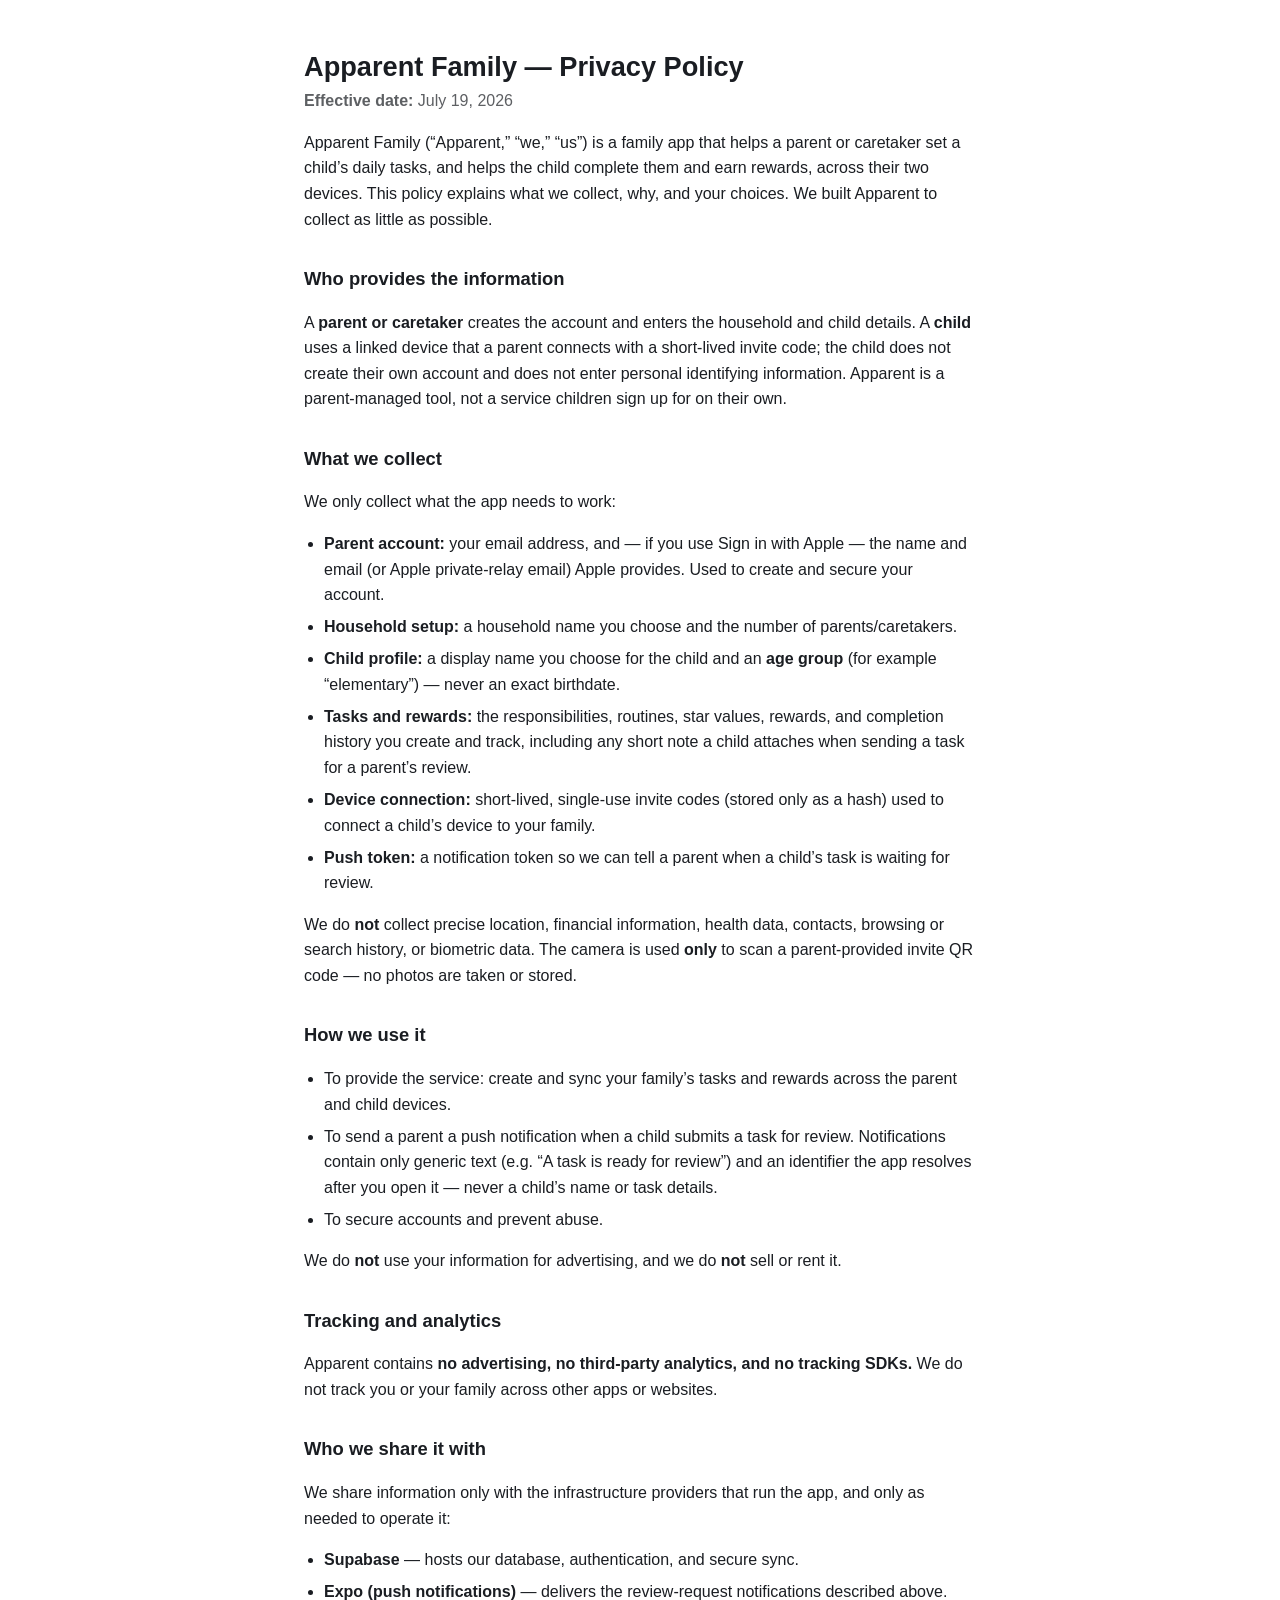
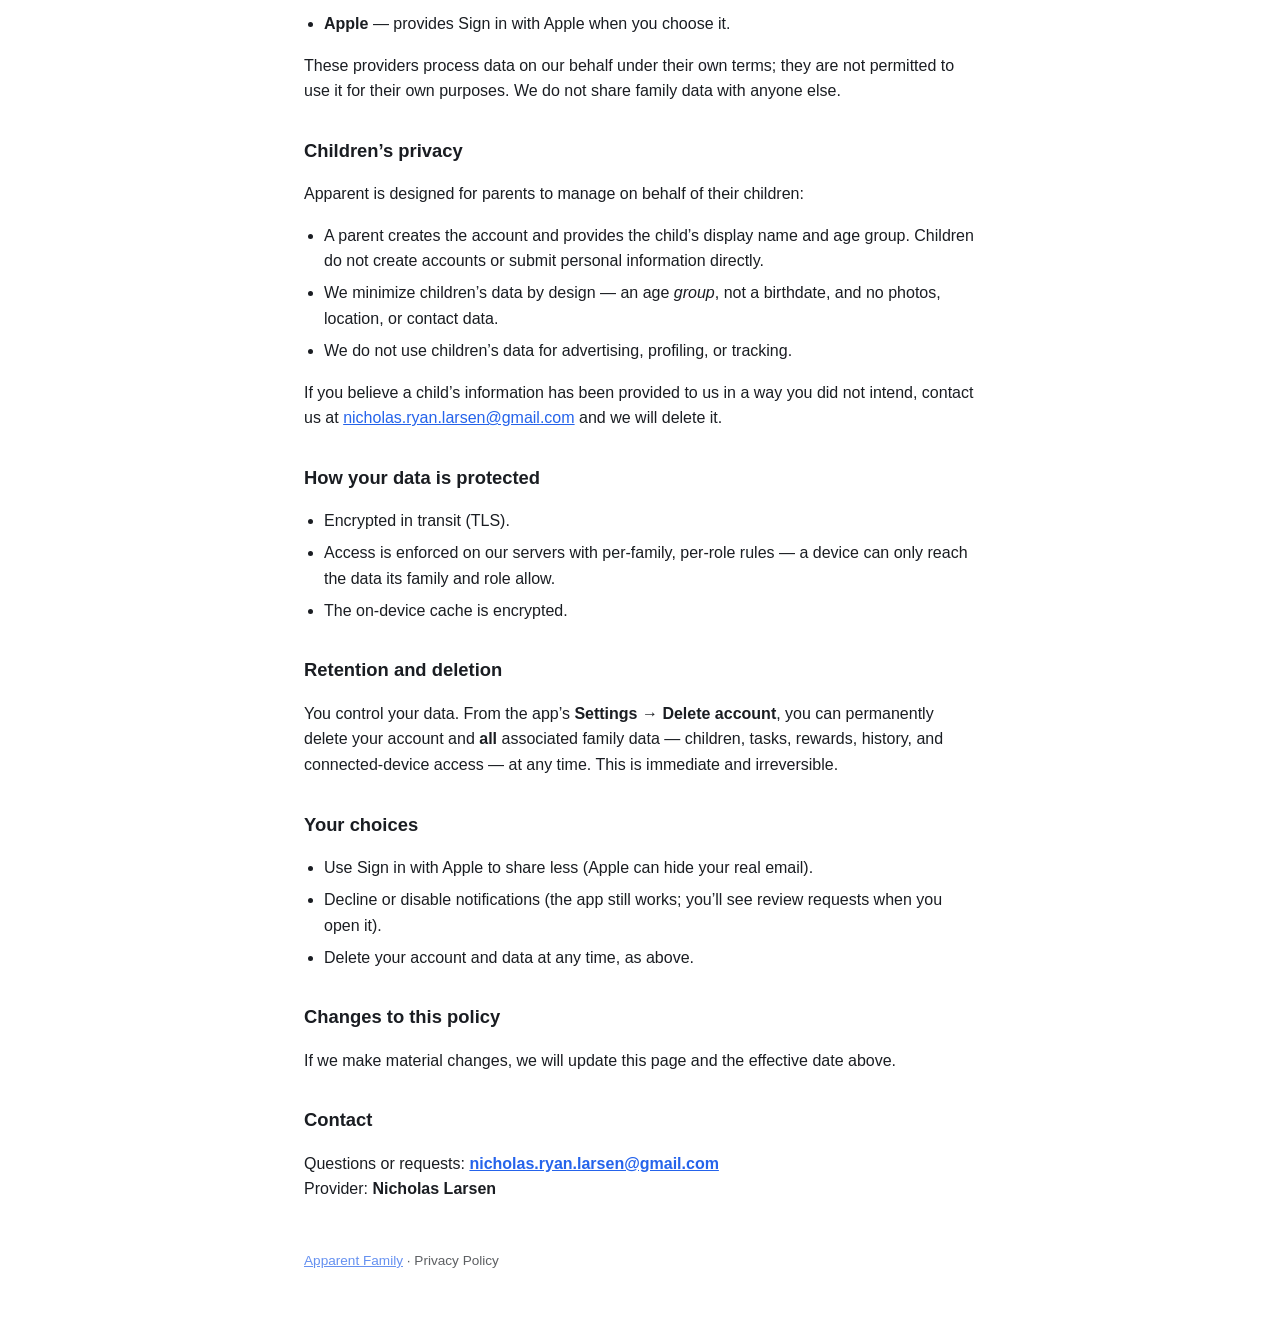
==== privacy/index.html @ db3ad7cb "Privacy policy + support page for Apparent Family" ====
<!doctype html>
<html lang="en">
<head>
<meta charset="utf-8">
<meta name="viewport" content="width=device-width, initial-scale=1">
<title>Privacy Policy — Apparent Family</title>
<style>
  :root { color-scheme: light dark; }
  body {
    margin: 0 auto; padding: 2rem 1.25rem 4rem; max-width: 42rem;
    font-family: -apple-system, BlinkMacSystemFont, "Segoe UI", Roboto, sans-serif;
    line-height: 1.6; color: #1a1d22; background: #ffffff;
  }
  @media (prefers-color-scheme: dark) {
    body { color: #f2f3f5; background: #111317; }
    a { color: #7fb0ff; }
  }
  h1 { font-size: 1.7rem; line-height: 1.25; margin-bottom: 0.25rem; }
  h2 { font-size: 1.15rem; margin-top: 2rem; }
  .meta { opacity: 0.7; margin-top: 0; }
  ul { padding-left: 1.25rem; }
  li { margin: 0.4rem 0; }
  a { color: #2563eb; }
  footer { margin-top: 3rem; font-size: 0.85rem; opacity: 0.7; }
</style>
</head>
<body>
<h1>Apparent Family — Privacy Policy</h1>
<p class="meta"><strong>Effective date:</strong> July 19, 2026</p>

<p>Apparent Family (&ldquo;Apparent,&rdquo; &ldquo;we,&rdquo; &ldquo;us&rdquo;) is a family app that helps a parent or
caretaker set a child&rsquo;s daily tasks, and helps the child complete them and earn
rewards, across their two devices. This policy explains what we collect, why, and
your choices. We built Apparent to collect as little as possible.</p>

<h2>Who provides the information</h2>
<p>A <strong>parent or caretaker</strong> creates the account and enters the household and child
details. A <strong>child</strong> uses a linked device that a parent connects with a
short-lived invite code; the child does not create their own account and does not
enter personal identifying information. Apparent is a parent-managed tool, not a
service children sign up for on their own.</p>

<h2>What we collect</h2>
<p>We only collect what the app needs to work:</p>
<ul>
  <li><strong>Parent account:</strong> your email address, and — if you use Sign in with Apple —
    the name and email (or Apple private-relay email) Apple provides. Used to
    create and secure your account.</li>
  <li><strong>Household setup:</strong> a household name you choose and the number of
    parents/caretakers.</li>
  <li><strong>Child profile:</strong> a display name you choose for the child and an <strong>age group</strong>
    (for example &ldquo;elementary&rdquo;) — never an exact birthdate.</li>
  <li><strong>Tasks and rewards:</strong> the responsibilities, routines, star values, rewards,
    and completion history you create and track, including any short note a child
    attaches when sending a task for a parent&rsquo;s review.</li>
  <li><strong>Device connection:</strong> short-lived, single-use invite codes (stored only as a
    hash) used to connect a child&rsquo;s device to your family.</li>
  <li><strong>Push token:</strong> a notification token so we can tell a parent when a child&rsquo;s
    task is waiting for review.</li>
</ul>
<p>We do <strong>not</strong> collect precise location, financial information, health data,
contacts, browsing or search history, or biometric data. The camera is used
<strong>only</strong> to scan a parent-provided invite QR code — no photos are taken or
stored.</p>

<h2>How we use it</h2>
<ul>
  <li>To provide the service: create and sync your family&rsquo;s tasks and rewards across
    the parent and child devices.</li>
  <li>To send a parent a push notification when a child submits a task for review.
    Notifications contain only generic text (e.g. &ldquo;A task is ready for review&rdquo;) and
    an identifier the app resolves after you open it — never a child&rsquo;s name or task
    details.</li>
  <li>To secure accounts and prevent abuse.</li>
</ul>
<p>We do <strong>not</strong> use your information for advertising, and we do <strong>not</strong> sell or
rent it.</p>

<h2>Tracking and analytics</h2>
<p>Apparent contains <strong>no advertising, no third-party analytics, and no tracking
SDKs.</strong> We do not track you or your family across other apps or websites.</p>

<h2>Who we share it with</h2>
<p>We share information only with the infrastructure providers that run the app, and
only as needed to operate it:</p>
<ul>
  <li><strong>Supabase</strong> — hosts our database, authentication, and secure sync.</li>
  <li><strong>Expo (push notifications)</strong> — delivers the review-request notifications
    described above.</li>
  <li><strong>Apple</strong> — provides Sign in with Apple when you choose it.</li>
</ul>
<p>These providers process data on our behalf under their own terms; they are not
permitted to use it for their own purposes. We do not share family data with
anyone else.</p>

<h2>Children&rsquo;s privacy</h2>
<p>Apparent is designed for parents to manage on behalf of their children:</p>
<ul>
  <li>A parent creates the account and provides the child&rsquo;s display name and age
    group. Children do not create accounts or submit personal information directly.</li>
  <li>We minimize children&rsquo;s data by design — an age <em>group</em>, not a birthdate, and no
    photos, location, or contact data.</li>
  <li>We do not use children&rsquo;s data for advertising, profiling, or tracking.</li>
</ul>
<p>If you believe a child&rsquo;s information has been provided to us in a way you did not
intend, contact us at <a href="mailto:nicholas.ryan.larsen@gmail.com">nicholas.ryan.larsen@gmail.com</a> and we will delete it.</p>

<h2>How your data is protected</h2>
<ul>
  <li>Encrypted in transit (TLS).</li>
  <li>Access is enforced on our servers with per-family, per-role rules — a device
    can only reach the data its family and role allow.</li>
  <li>The on-device cache is encrypted.</li>
</ul>

<h2>Retention and deletion</h2>
<p>You control your data. From the app&rsquo;s <strong>Settings → Delete account</strong>, you can
permanently delete your account and <strong>all</strong> associated family data — children,
tasks, rewards, history, and connected-device access — at any time. This is
immediate and irreversible.</p>

<h2>Your choices</h2>
<ul>
  <li>Use Sign in with Apple to share less (Apple can hide your real email).</li>
  <li>Decline or disable notifications (the app still works; you&rsquo;ll see review
    requests when you open it).</li>
  <li>Delete your account and data at any time, as above.</li>
</ul>

<h2>Changes to this policy</h2>
<p>If we make material changes, we will update this page and the effective date
above.</p>

<h2>Contact</h2>
<p>Questions or requests: <a href="mailto:nicholas.ryan.larsen@gmail.com"><strong>nicholas.ryan.larsen@gmail.com</strong></a><br>
Provider: <strong>Nicholas Larsen</strong></p>

<footer><a href="../">Apparent Family</a> · Privacy Policy</footer>
</body>
</html>
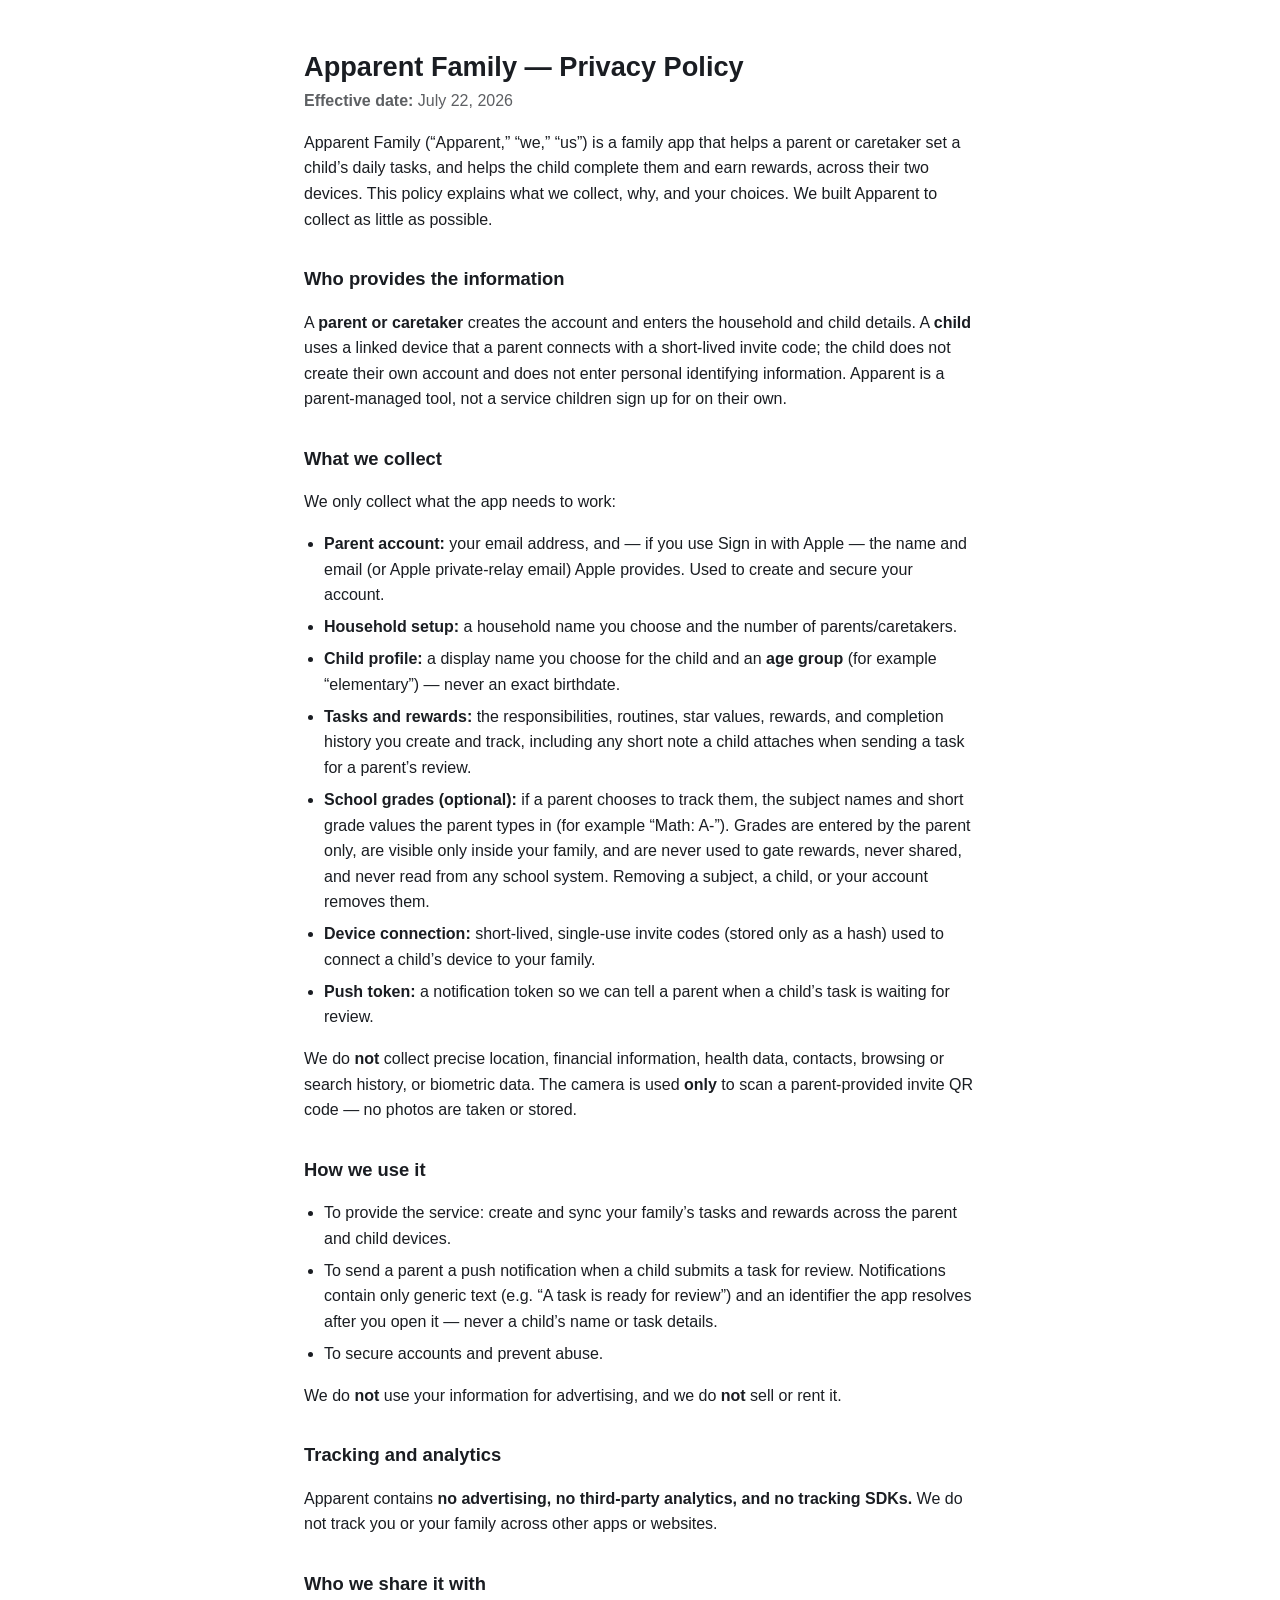
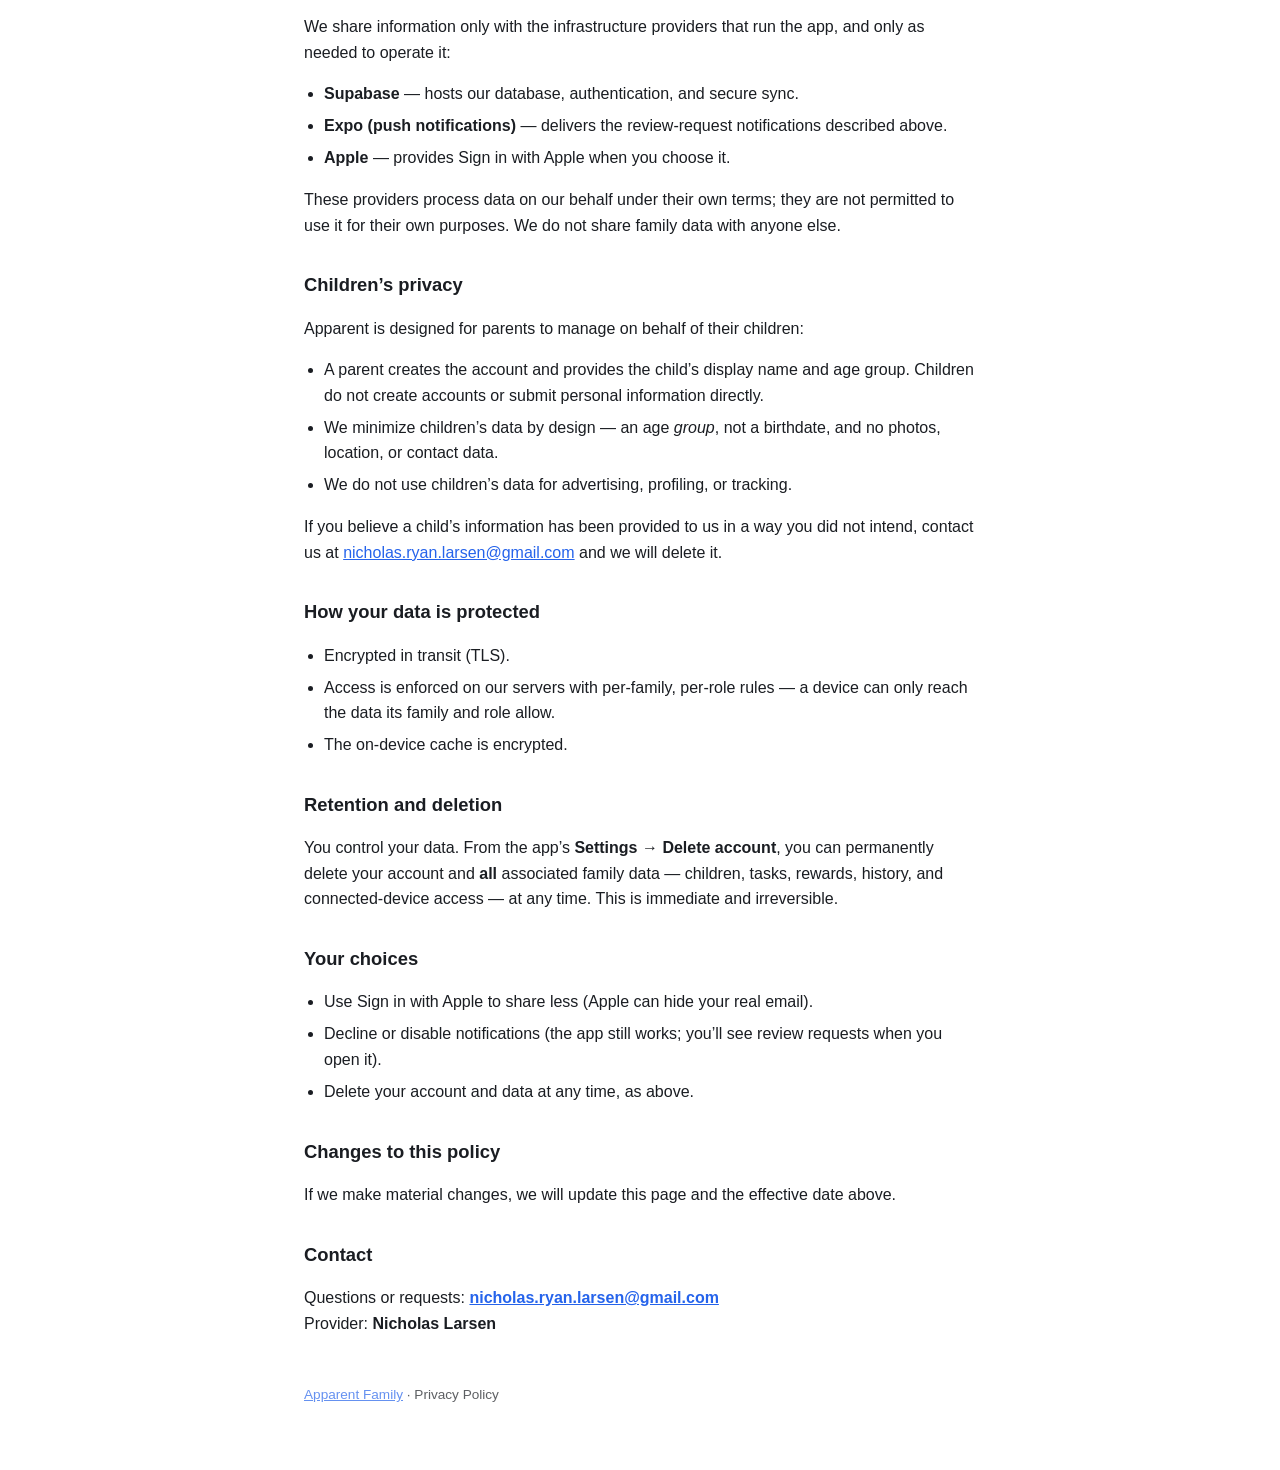
==== commit a81d35fc: "privacy: disclose optional parent-entered school grades (0.4); bump effective date" ====
--- a/privacy/index.html
+++ b/privacy/index.html
@@ -26,7 +26,7 @@
 </head>
 <body>
 <h1>Apparent Family — Privacy Policy</h1>
-<p class="meta"><strong>Effective date:</strong> July 19, 2026</p>
+<p class="meta"><strong>Effective date:</strong> July 22, 2026</p>
 
 <p>Apparent Family (&ldquo;Apparent,&rdquo; &ldquo;we,&rdquo; &ldquo;us&rdquo;) is a family app that helps a parent or
 caretaker set a child&rsquo;s daily tasks, and helps the child complete them and earn
@@ -53,6 +53,11 @@
   <li><strong>Tasks and rewards:</strong> the responsibilities, routines, star values, rewards,
     and completion history you create and track, including any short note a child
     attaches when sending a task for a parent&rsquo;s review.</li>
+  <li><strong>School grades (optional):</strong> if a parent chooses to track them, the subject
+    names and short grade values the parent types in (for example &ldquo;Math: A-&rdquo;).
+    Grades are entered by the parent only, are visible only inside your family,
+    and are never used to gate rewards, never shared, and never read from any
+    school system. Removing a subject, a child, or your account removes them.</li>
   <li><strong>Device connection:</strong> short-lived, single-use invite codes (stored only as a
     hash) used to connect a child&rsquo;s device to your family.</li>
   <li><strong>Push token:</strong> a notification token so we can tell a parent when a child&rsquo;s
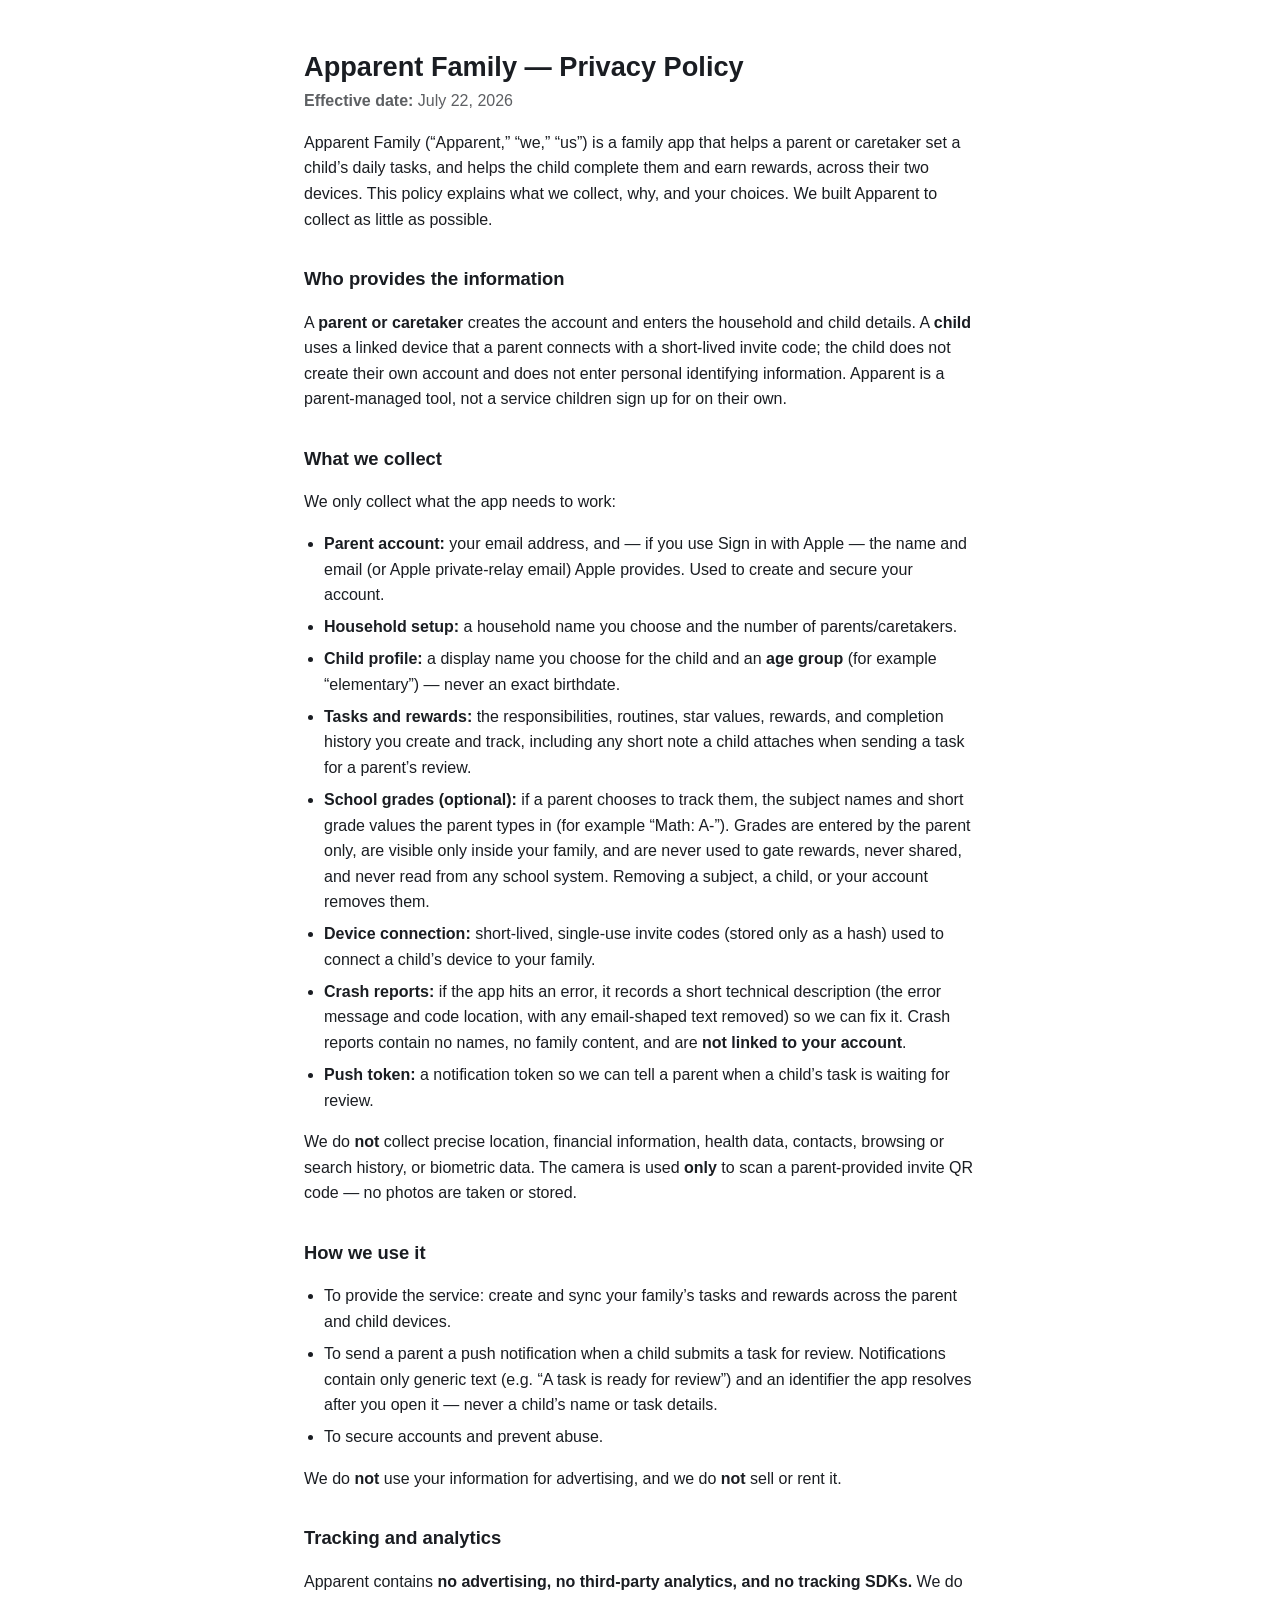
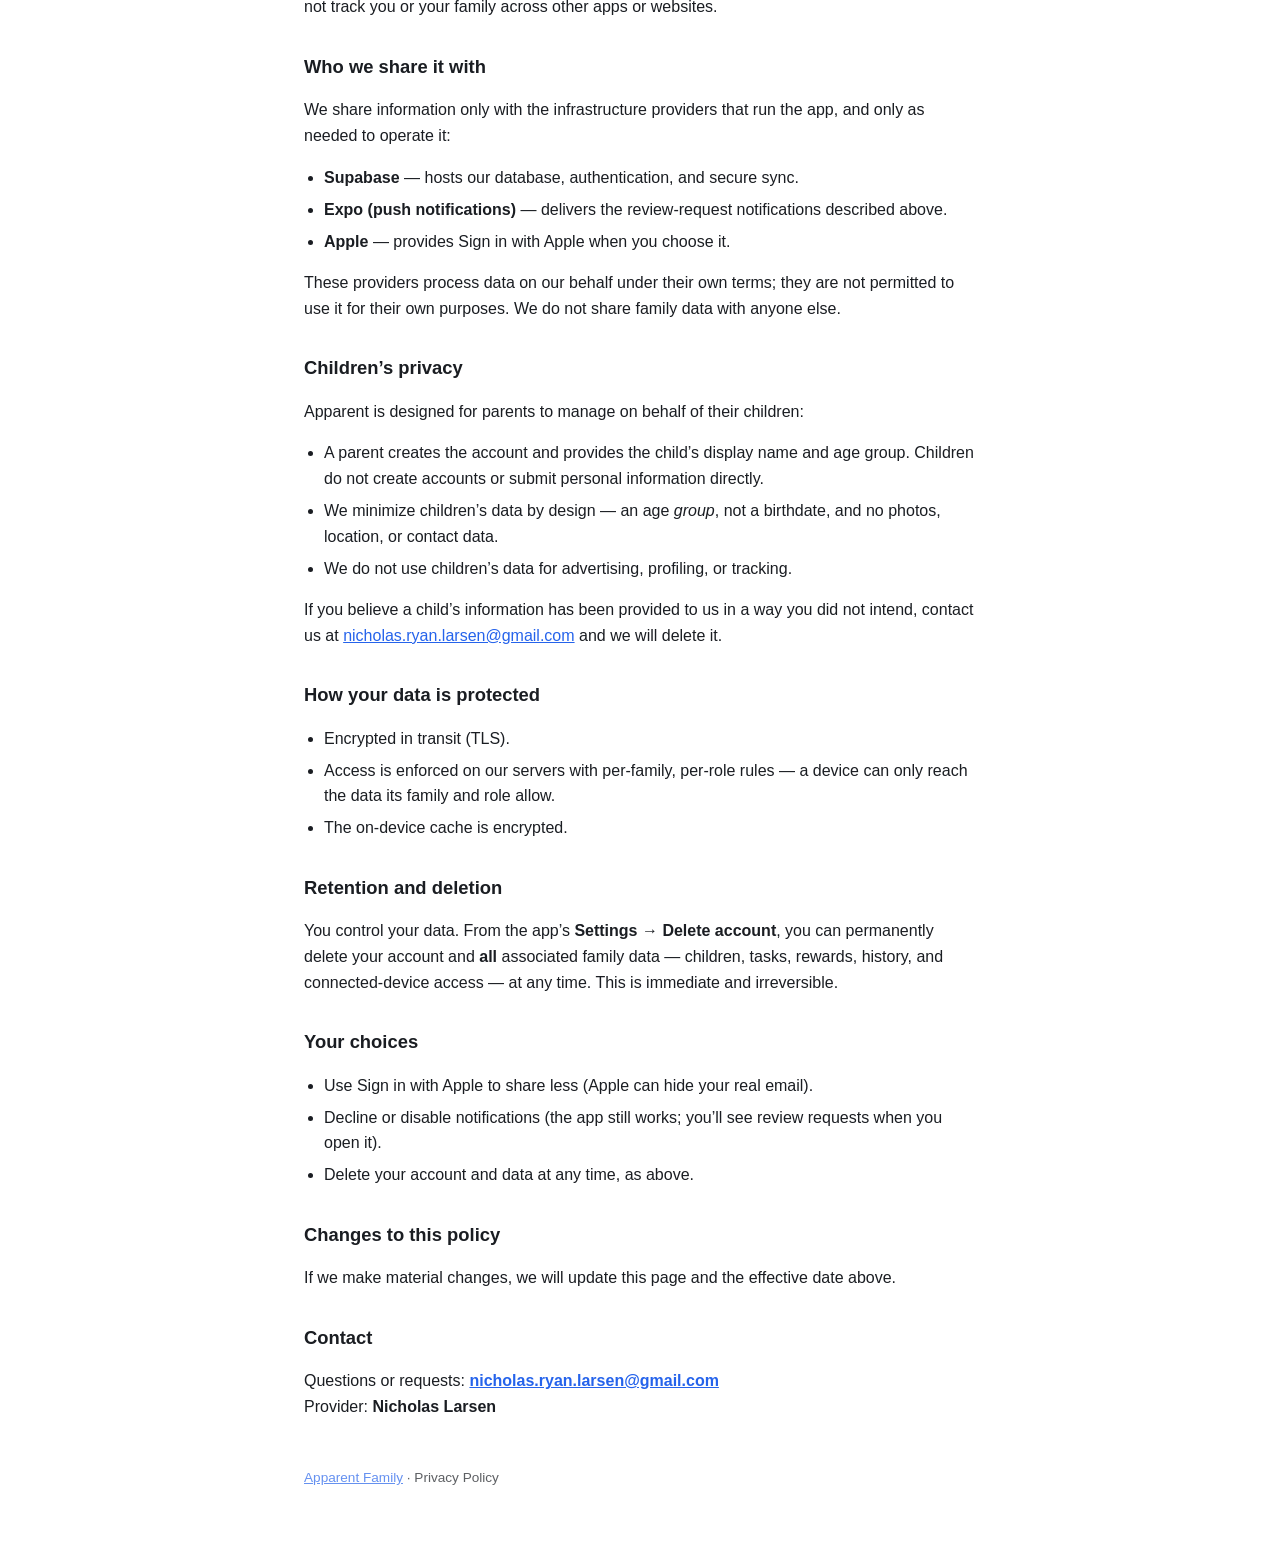
==== commit 29196c4f: "privacy: disclose first-party, account-unlinked crash reports" ====
--- a/privacy/index.html
+++ b/privacy/index.html
@@ -60,6 +60,10 @@
     school system. Removing a subject, a child, or your account removes them.</li>
   <li><strong>Device connection:</strong> short-lived, single-use invite codes (stored only as a
     hash) used to connect a child&rsquo;s device to your family.</li>
+  <li><strong>Crash reports:</strong> if the app hits an error, it records a short technical
+    description (the error message and code location, with any email-shaped text
+    removed) so we can fix it. Crash reports contain no names, no family content,
+    and are <strong>not linked to your account</strong>.</li>
   <li><strong>Push token:</strong> a notification token so we can tell a parent when a child&rsquo;s
     task is waiting for review.</li>
 </ul>
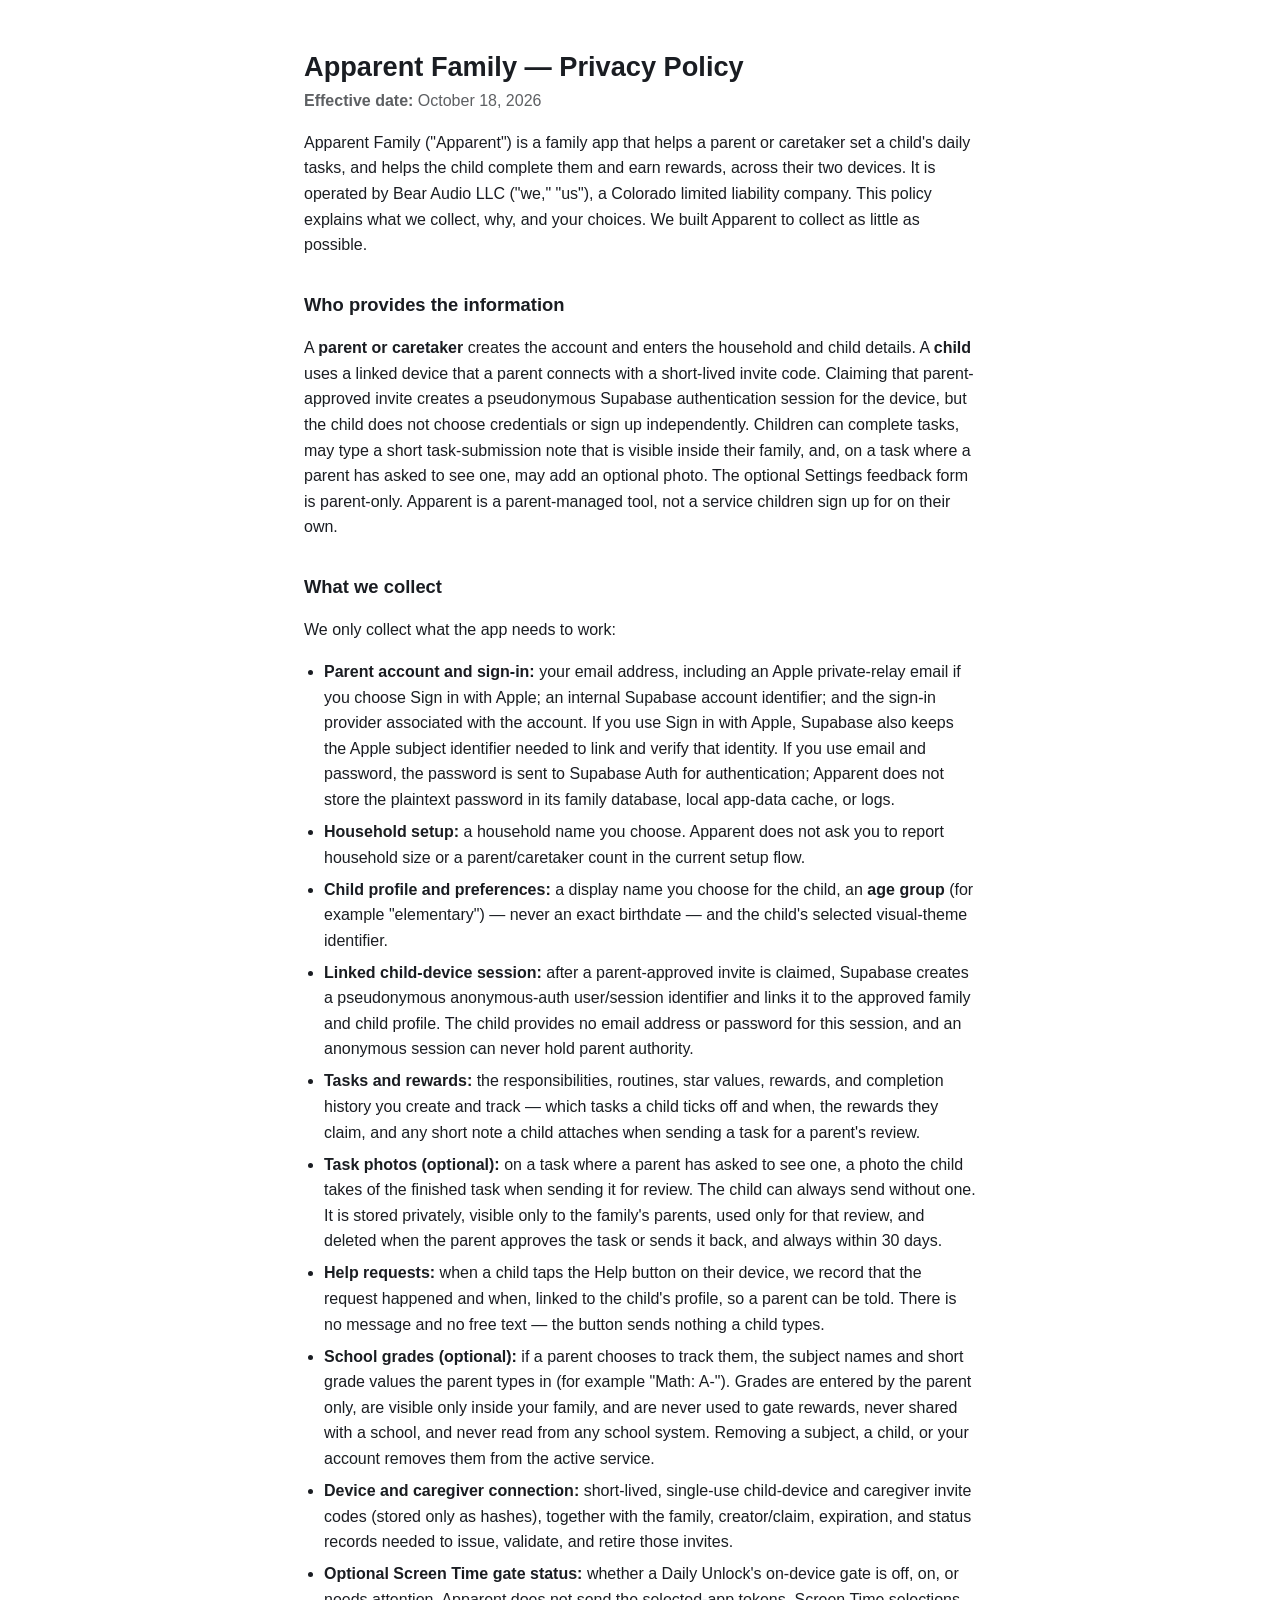
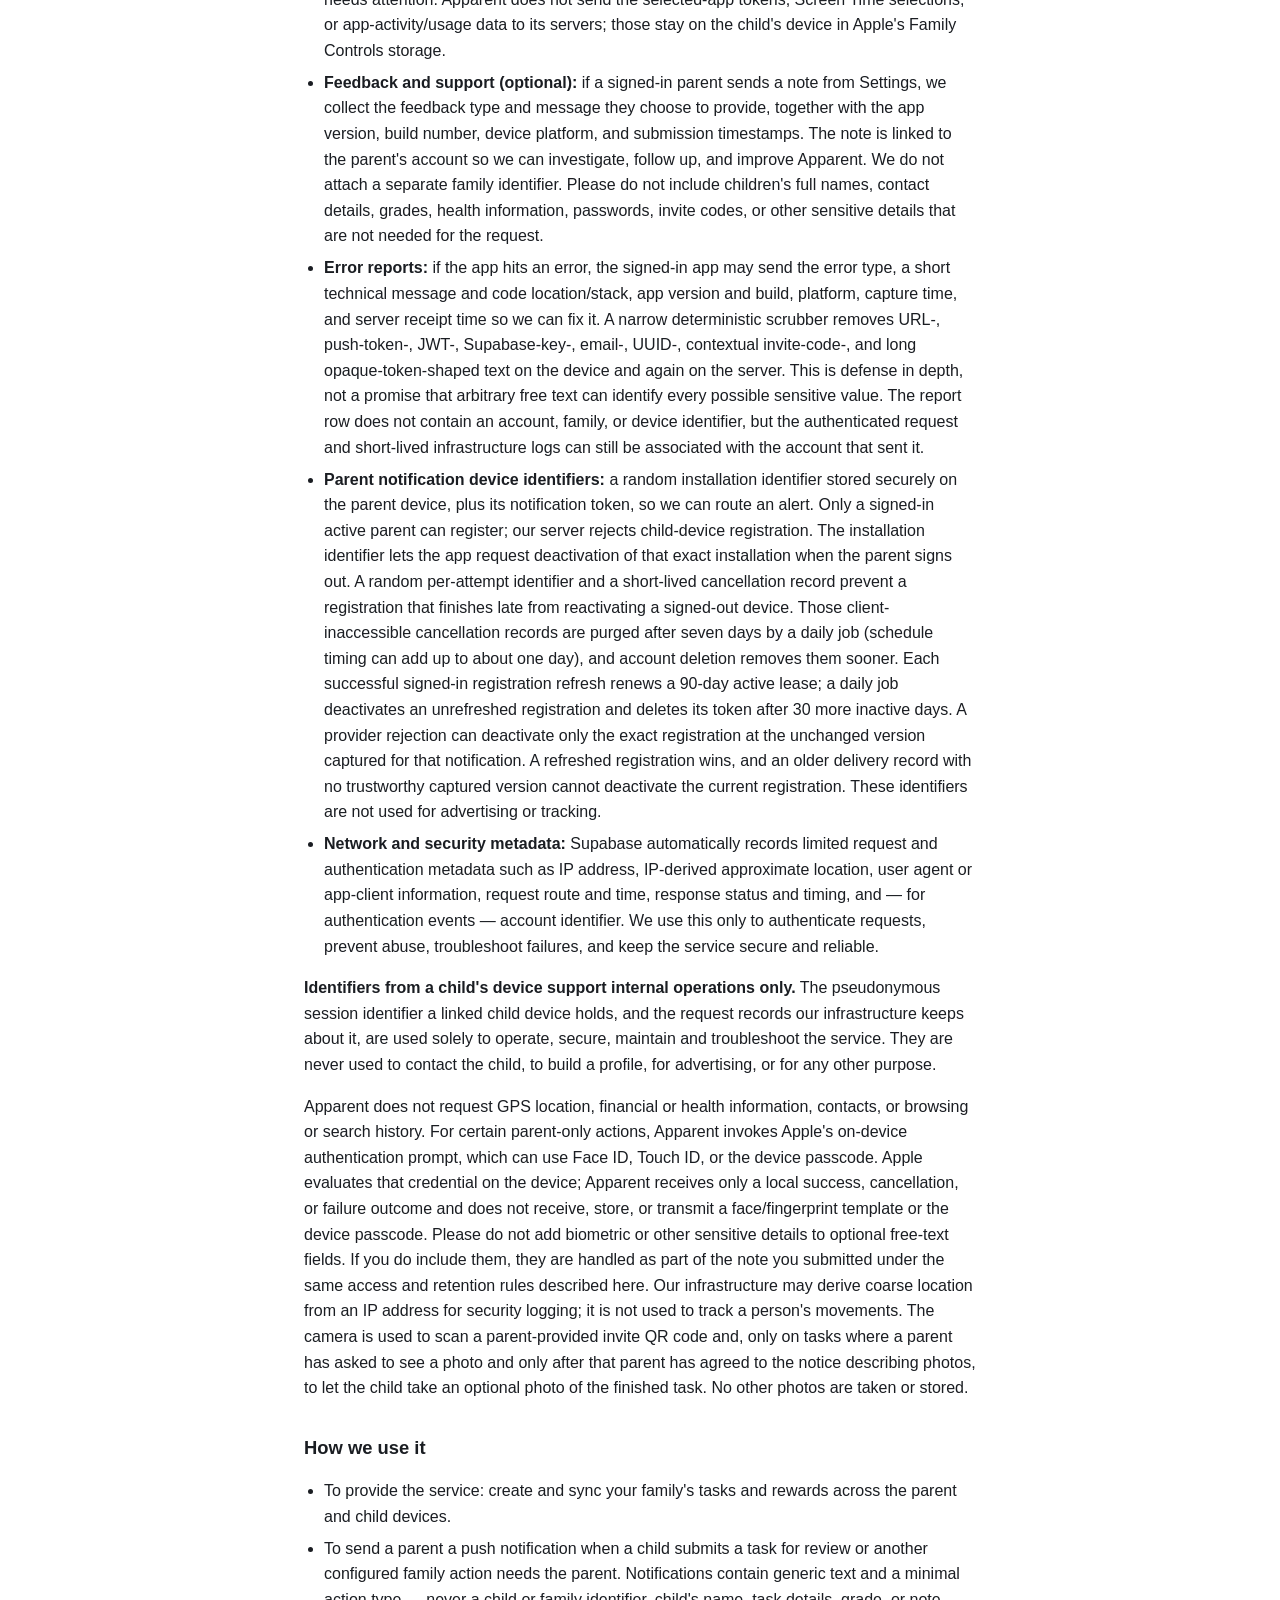
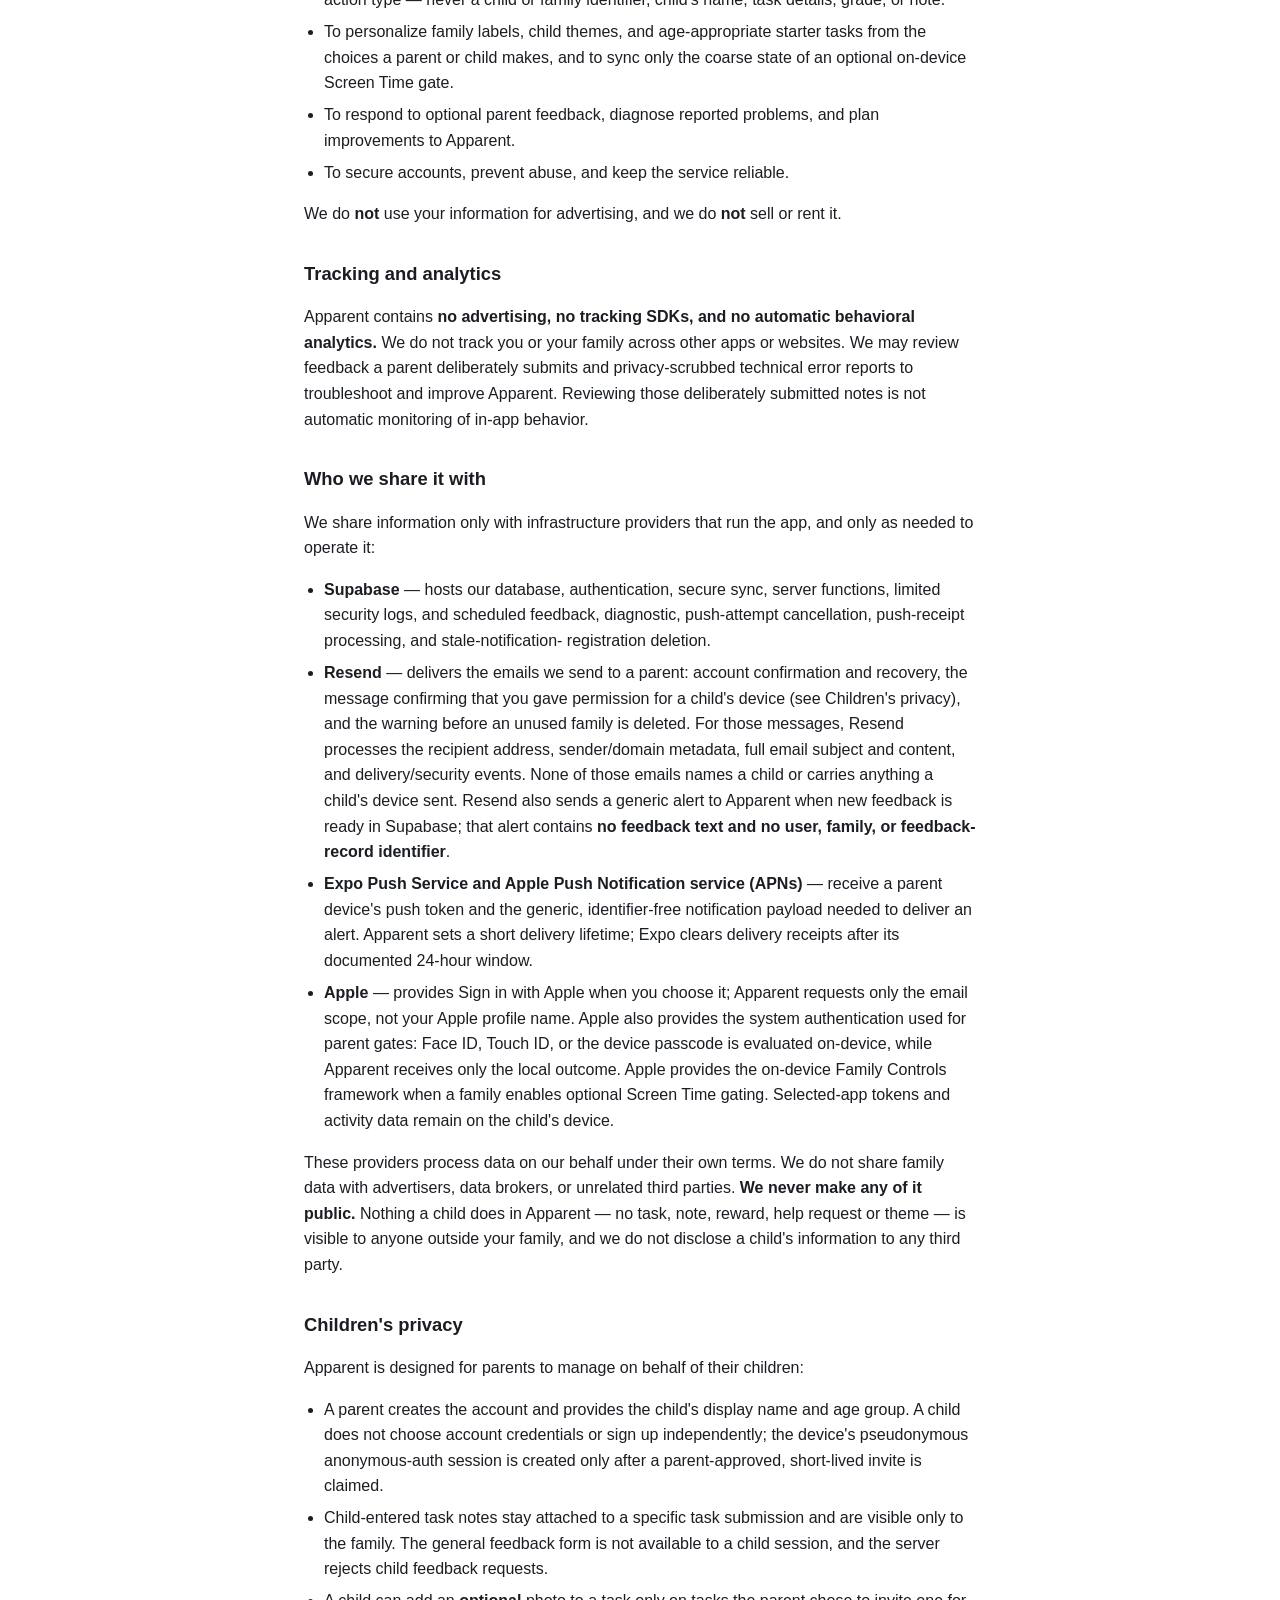
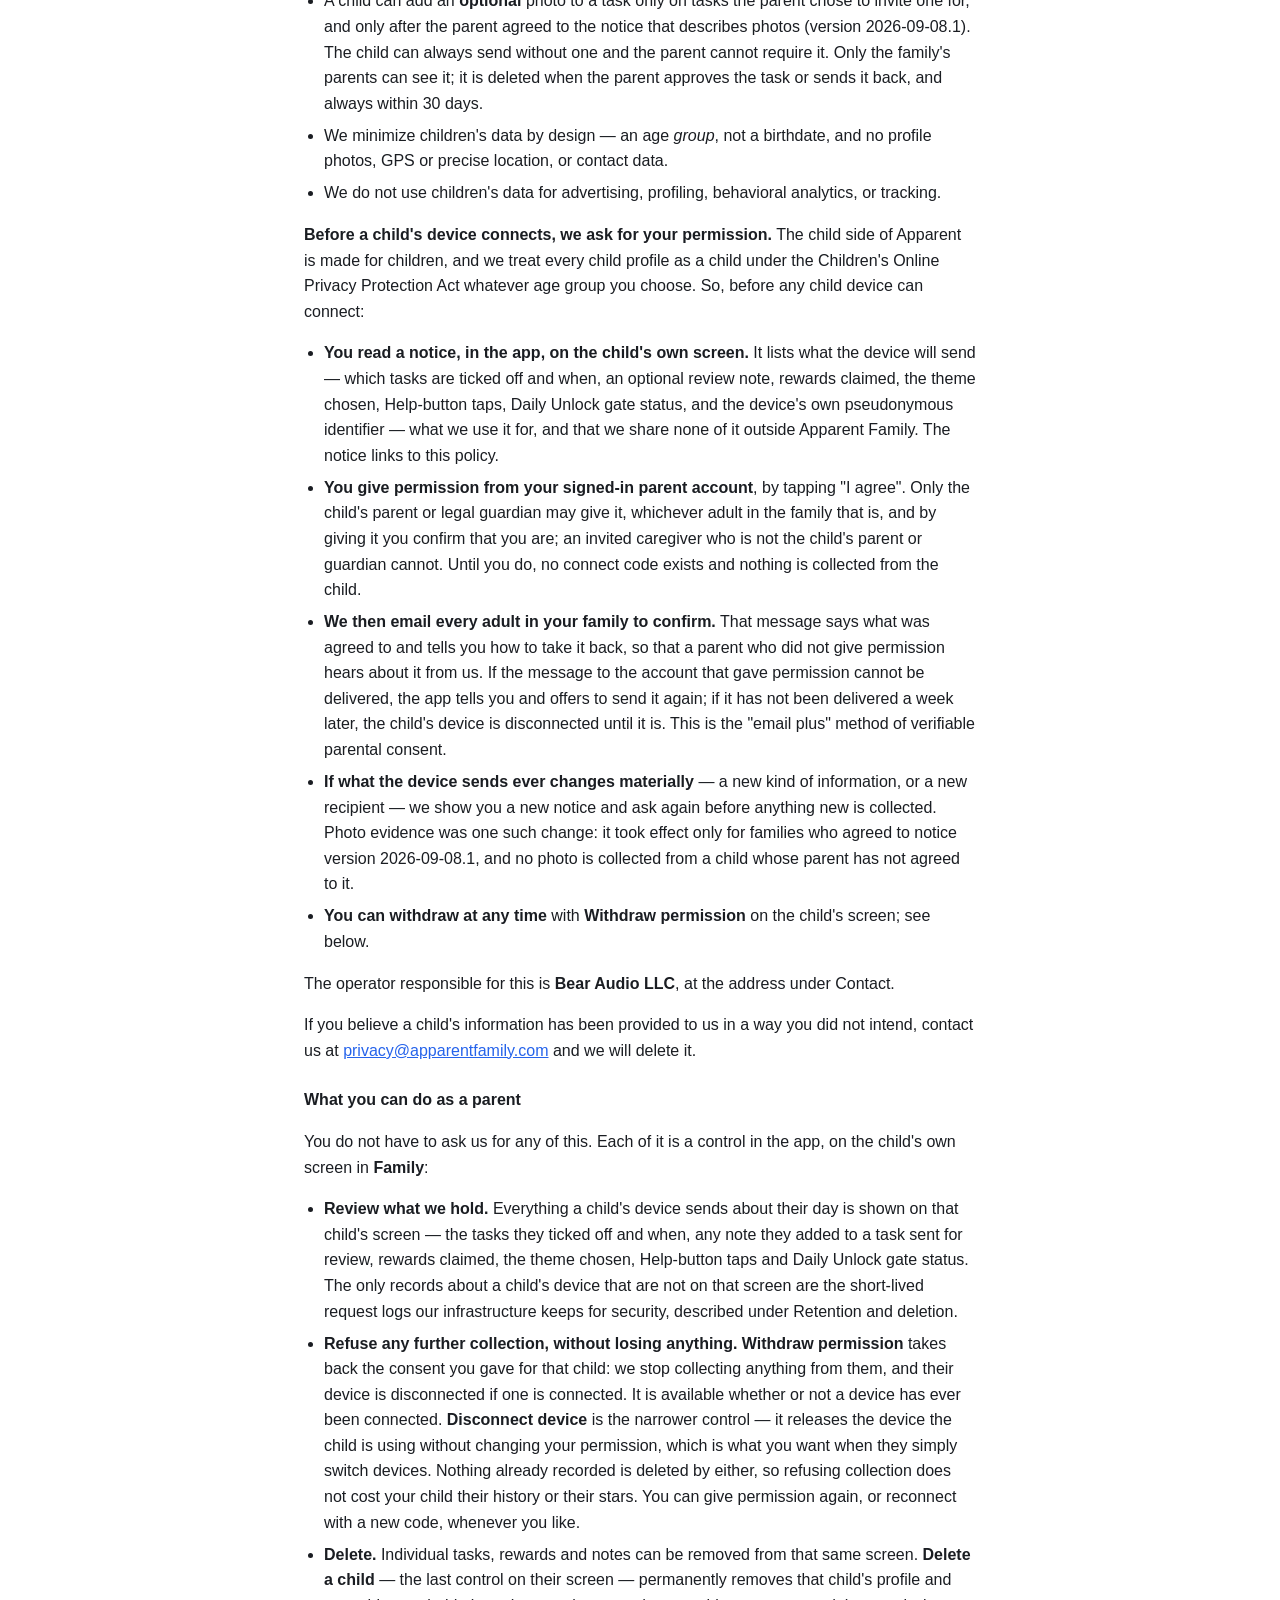
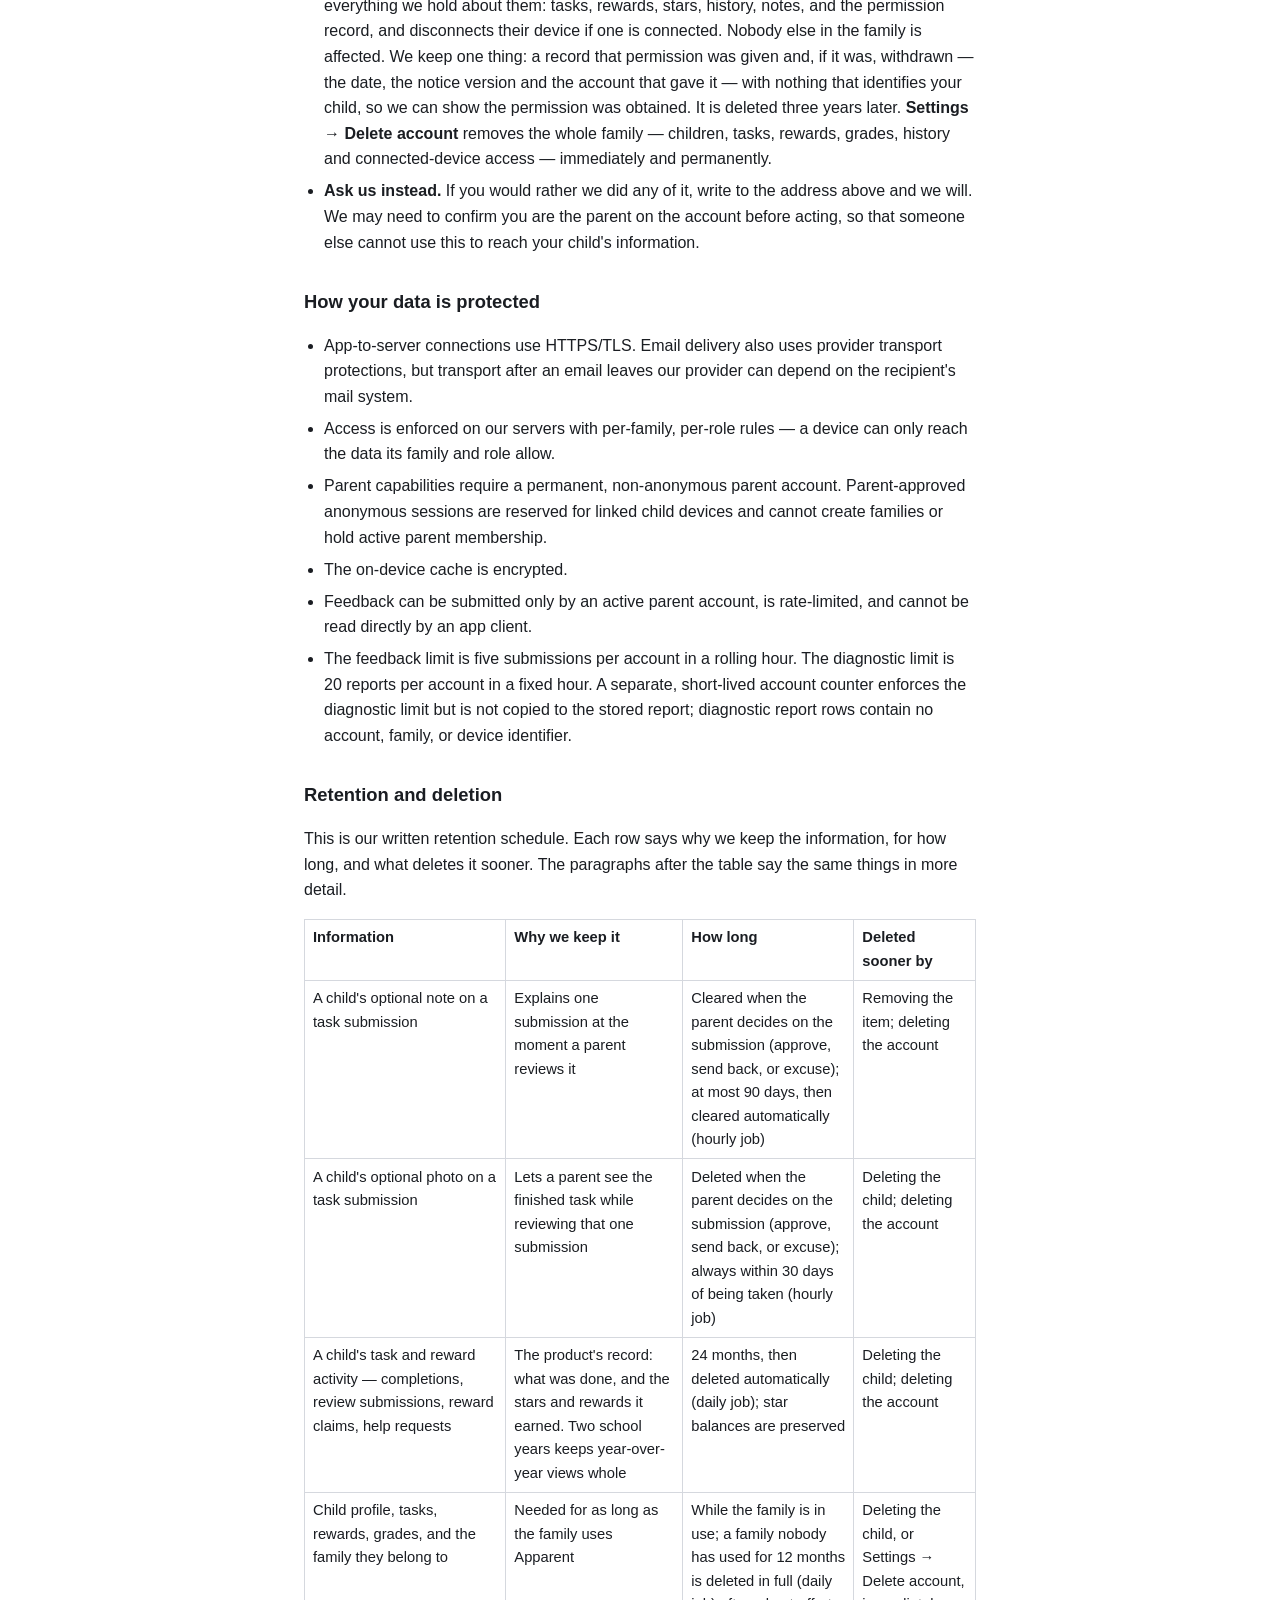
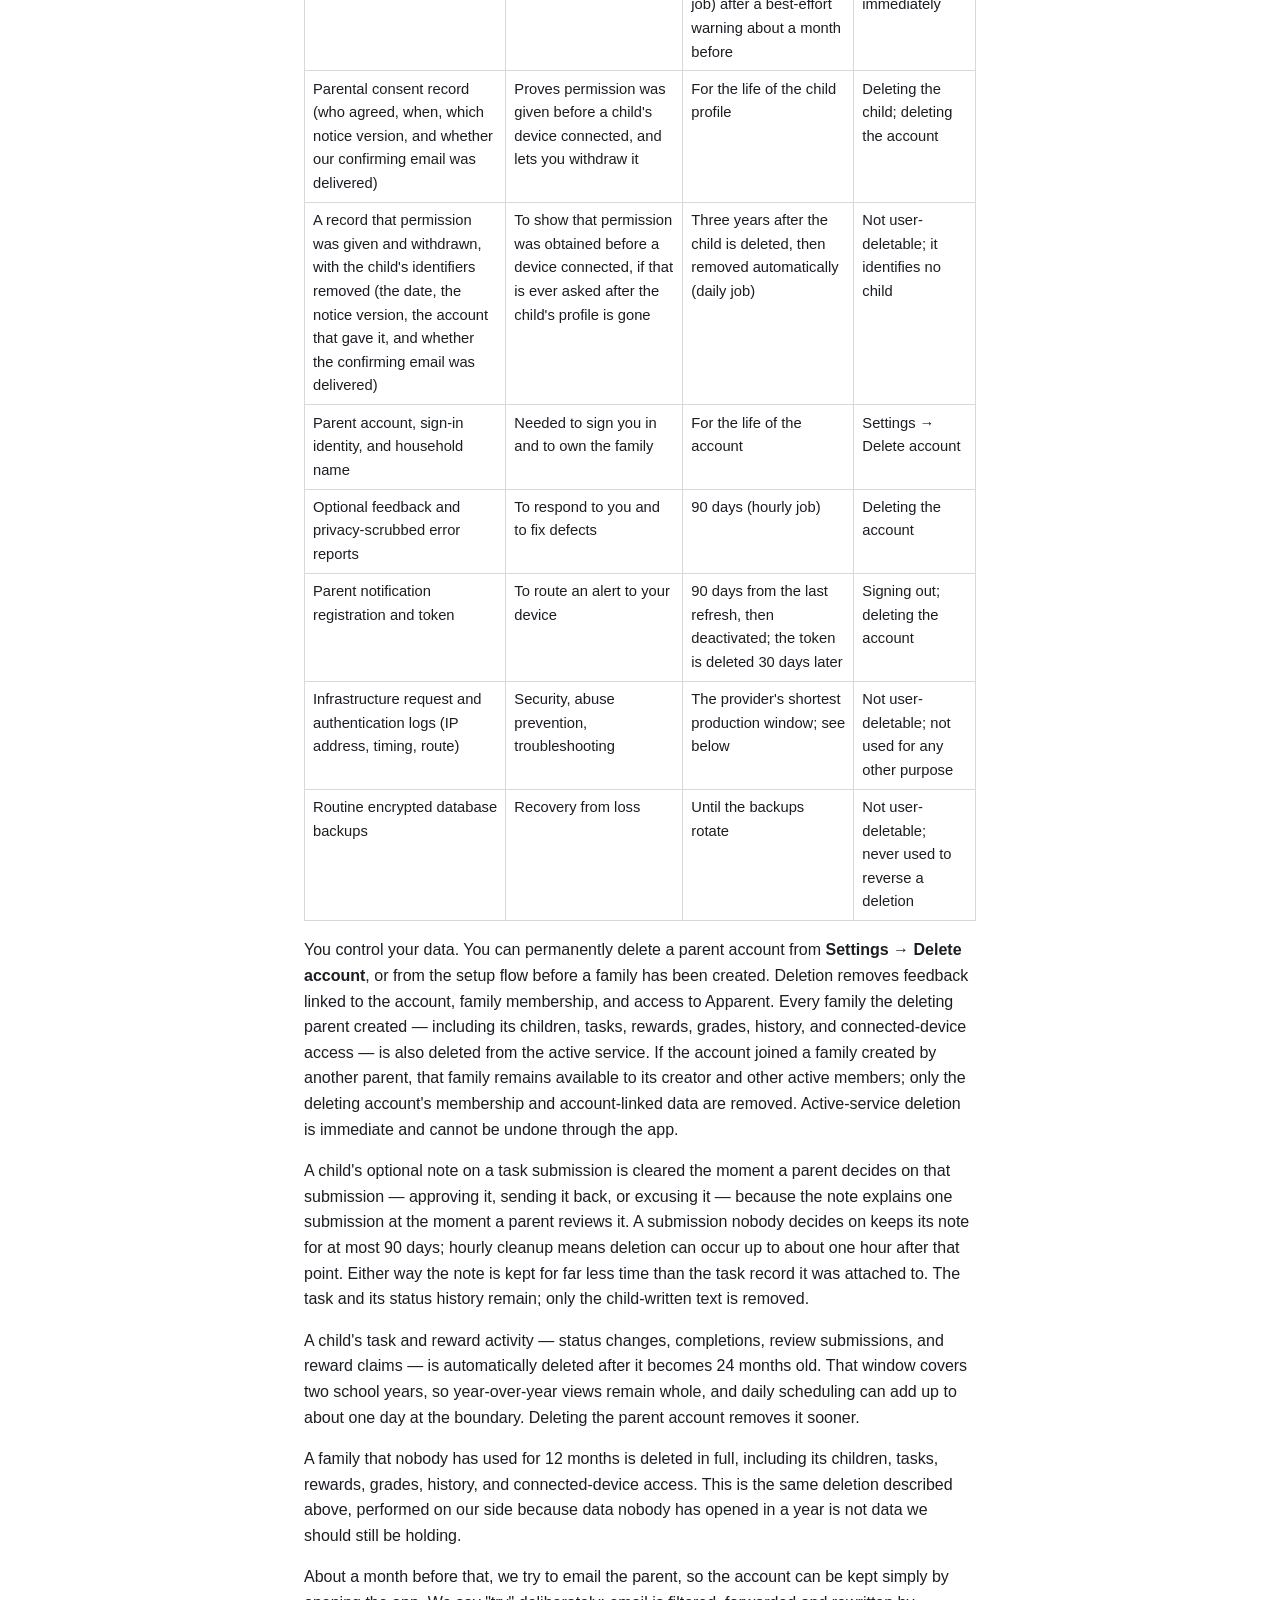
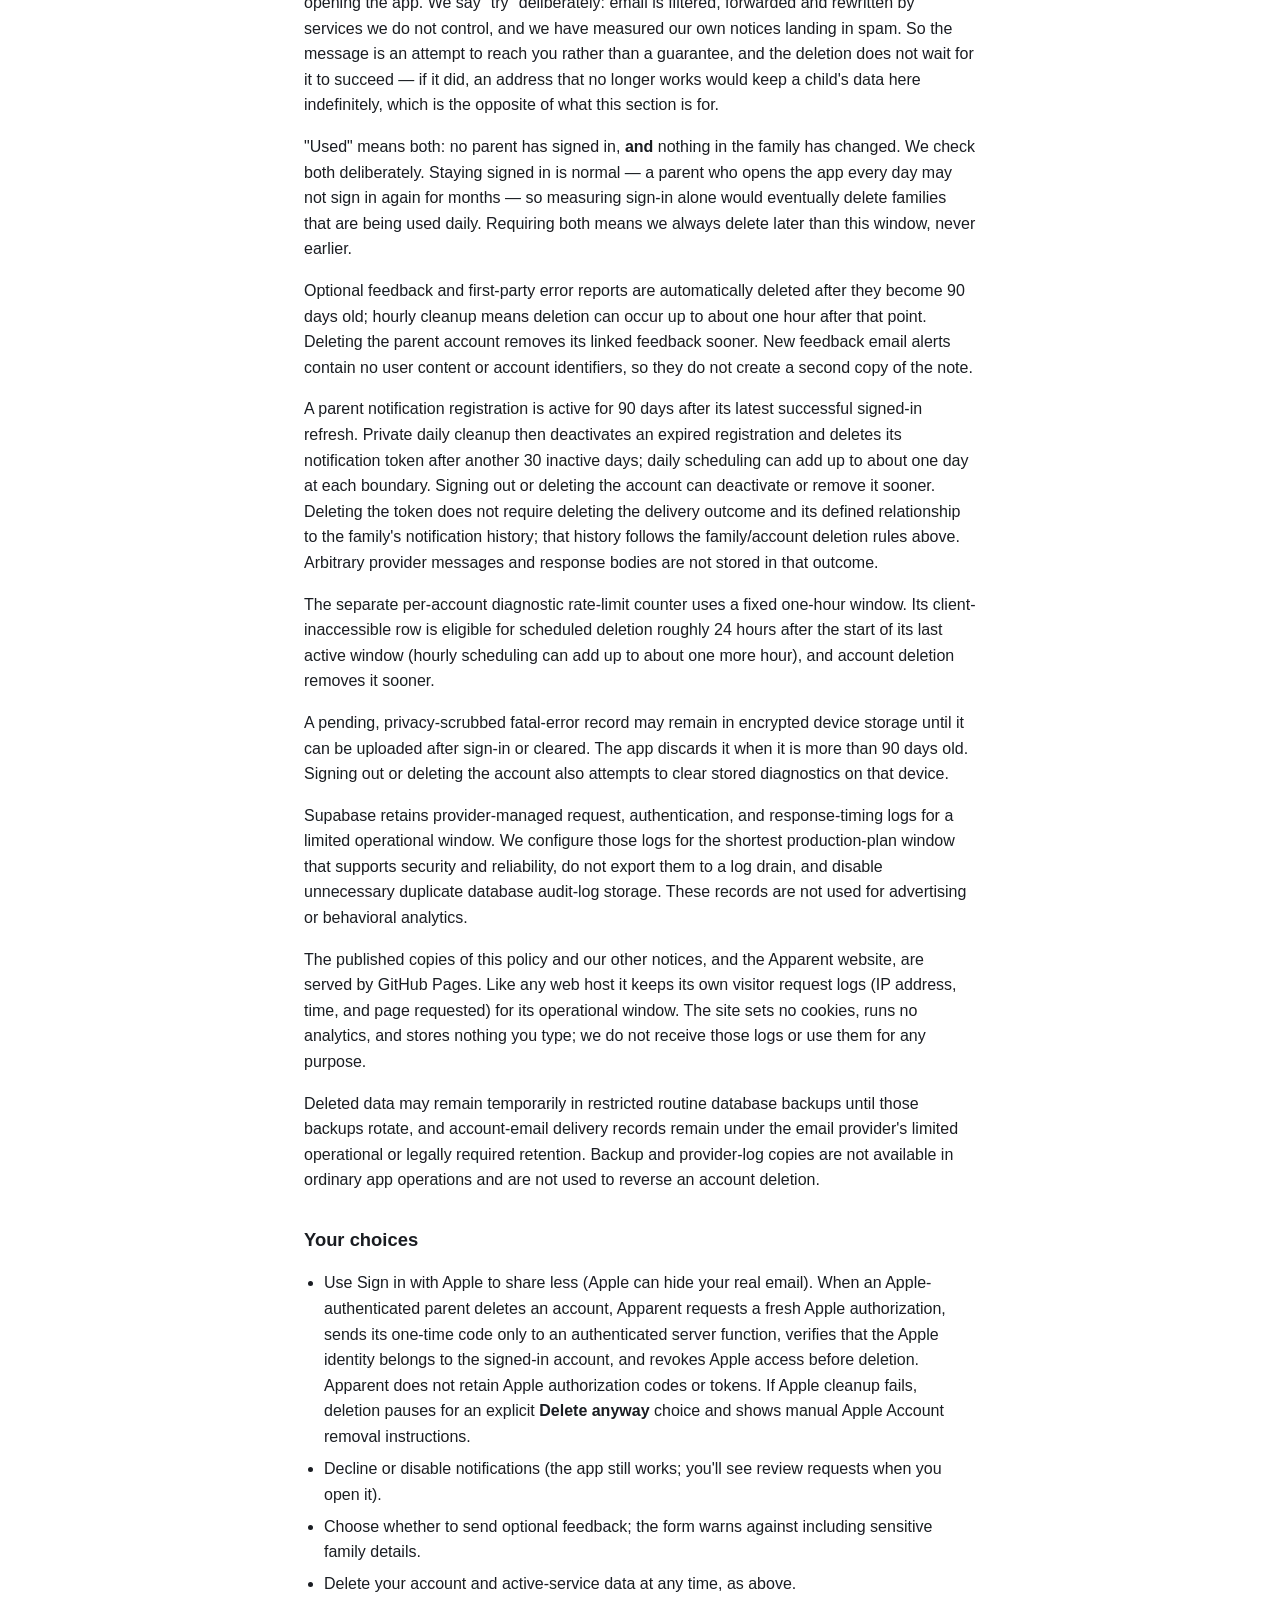
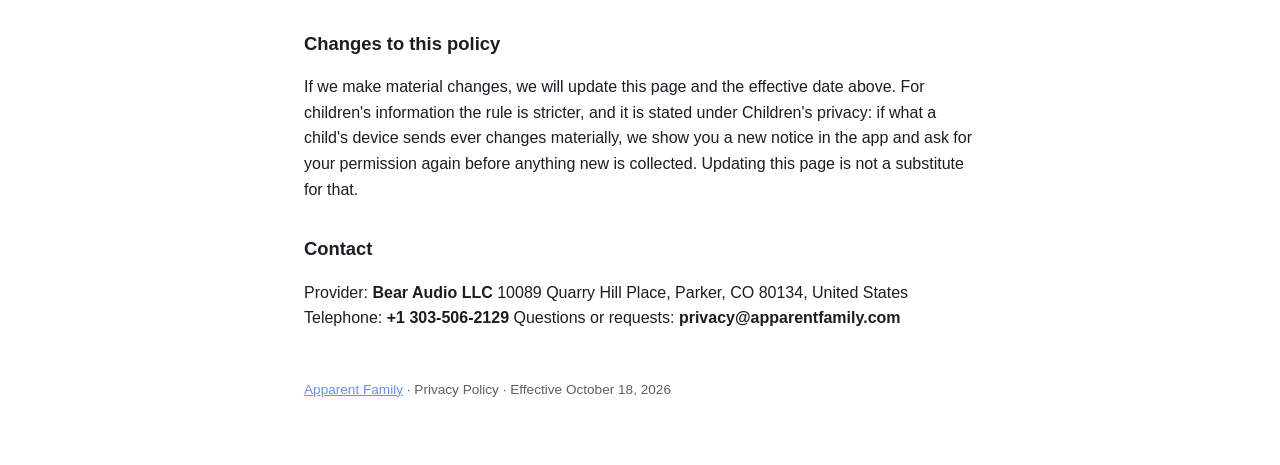
==== commit cca39b99: "Policy effective October 18, 2026: photos and apparentfamily.com - privacy.html, rendered from docs/" ====
--- a/privacy/index.html
+++ b/privacy/index.html
@@ -3,147 +3,12 @@
 <head>
 <meta charset="utf-8">
 <meta name="viewport" content="width=device-width, initial-scale=1">
-<title>Privacy Policy — Apparent Family</title>
-<style>
-  :root { color-scheme: light dark; }
-  body {
-    margin: 0 auto; padding: 2rem 1.25rem 4rem; max-width: 42rem;
-    font-family: -apple-system, BlinkMacSystemFont, "Segoe UI", Roboto, sans-serif;
-    line-height: 1.6; color: #1a1d22; background: #ffffff;
-  }
-  @media (prefers-color-scheme: dark) {
-    body { color: #f2f3f5; background: #111317; }
-    a { color: #7fb0ff; }
-  }
-  h1 { font-size: 1.7rem; line-height: 1.25; margin-bottom: 0.25rem; }
-  h2 { font-size: 1.15rem; margin-top: 2rem; }
-  .meta { opacity: 0.7; margin-top: 0; }
-  ul { padding-left: 1.25rem; }
-  li { margin: 0.4rem 0; }
-  a { color: #2563eb; }
-  footer { margin-top: 3rem; font-size: 0.85rem; opacity: 0.7; }
-</style>
+<meta http-equiv="refresh" content="0; url=../privacy.html">
+<link rel="canonical" href="https://apparentfamily.com/privacy.html">
+<title>Privacy Policy · Apparent Family</title>
 </head>
 <body>
-<h1>Apparent Family — Privacy Policy</h1>
-<p class="meta"><strong>Effective date:</strong> July 22, 2026</p>
-
-<p>Apparent Family (&ldquo;Apparent,&rdquo; &ldquo;we,&rdquo; &ldquo;us&rdquo;) is a family app that helps a parent or
-caretaker set a child&rsquo;s daily tasks, and helps the child complete them and earn
-rewards, across their two devices. This policy explains what we collect, why, and
-your choices. We built Apparent to collect as little as possible.</p>
-
-<h2>Who provides the information</h2>
-<p>A <strong>parent or caretaker</strong> creates the account and enters the household and child
-details. A <strong>child</strong> uses a linked device that a parent connects with a
-short-lived invite code; the child does not create their own account and does not
-enter personal identifying information. Apparent is a parent-managed tool, not a
-service children sign up for on their own.</p>
-
-<h2>What we collect</h2>
-<p>We only collect what the app needs to work:</p>
-<ul>
-  <li><strong>Parent account:</strong> your email address, and — if you use Sign in with Apple —
-    the name and email (or Apple private-relay email) Apple provides. Used to
-    create and secure your account.</li>
-  <li><strong>Household setup:</strong> a household name you choose and the number of
-    parents/caretakers.</li>
-  <li><strong>Child profile:</strong> a display name you choose for the child and an <strong>age group</strong>
-    (for example &ldquo;elementary&rdquo;) — never an exact birthdate.</li>
-  <li><strong>Tasks and rewards:</strong> the responsibilities, routines, star values, rewards,
-    and completion history you create and track, including any short note a child
-    attaches when sending a task for a parent&rsquo;s review.</li>
-  <li><strong>School grades (optional):</strong> if a parent chooses to track them, the subject
-    names and short grade values the parent types in (for example &ldquo;Math: A-&rdquo;).
-    Grades are entered by the parent only, are visible only inside your family,
-    and are never used to gate rewards, never shared, and never read from any
-    school system. Removing a subject, a child, or your account removes them.</li>
-  <li><strong>Device connection:</strong> short-lived, single-use invite codes (stored only as a
-    hash) used to connect a child&rsquo;s device to your family.</li>
-  <li><strong>Crash reports:</strong> if the app hits an error, it records a short technical
-    description (the error message and code location, with any email-shaped text
-    removed) so we can fix it. Crash reports contain no names, no family content,
-    and are <strong>not linked to your account</strong>.</li>
-  <li><strong>Push token:</strong> a notification token so we can tell a parent when a child&rsquo;s
-    task is waiting for review.</li>
-</ul>
-<p>We do <strong>not</strong> collect precise location, financial information, health data,
-contacts, browsing or search history, or biometric data. The camera is used
-<strong>only</strong> to scan a parent-provided invite QR code — no photos are taken or
-stored.</p>
-
-<h2>How we use it</h2>
-<ul>
-  <li>To provide the service: create and sync your family&rsquo;s tasks and rewards across
-    the parent and child devices.</li>
-  <li>To send a parent a push notification when a child submits a task for review.
-    Notifications contain only generic text (e.g. &ldquo;A task is ready for review&rdquo;) and
-    an identifier the app resolves after you open it — never a child&rsquo;s name or task
-    details.</li>
-  <li>To secure accounts and prevent abuse.</li>
-</ul>
-<p>We do <strong>not</strong> use your information for advertising, and we do <strong>not</strong> sell or
-rent it.</p>
-
-<h2>Tracking and analytics</h2>
-<p>Apparent contains <strong>no advertising, no third-party analytics, and no tracking
-SDKs.</strong> We do not track you or your family across other apps or websites.</p>
-
-<h2>Who we share it with</h2>
-<p>We share information only with the infrastructure providers that run the app, and
-only as needed to operate it:</p>
-<ul>
-  <li><strong>Supabase</strong> — hosts our database, authentication, and secure sync.</li>
-  <li><strong>Expo (push notifications)</strong> — delivers the review-request notifications
-    described above.</li>
-  <li><strong>Apple</strong> — provides Sign in with Apple when you choose it.</li>
-</ul>
-<p>These providers process data on our behalf under their own terms; they are not
-permitted to use it for their own purposes. We do not share family data with
-anyone else.</p>
-
-<h2>Children&rsquo;s privacy</h2>
-<p>Apparent is designed for parents to manage on behalf of their children:</p>
-<ul>
-  <li>A parent creates the account and provides the child&rsquo;s display name and age
-    group. Children do not create accounts or submit personal information directly.</li>
-  <li>We minimize children&rsquo;s data by design — an age <em>group</em>, not a birthdate, and no
-    photos, location, or contact data.</li>
-  <li>We do not use children&rsquo;s data for advertising, profiling, or tracking.</li>
-</ul>
-<p>If you believe a child&rsquo;s information has been provided to us in a way you did not
-intend, contact us at <a href="mailto:nicholas.ryan.larsen@gmail.com">nicholas.ryan.larsen@gmail.com</a> and we will delete it.</p>
-
-<h2>How your data is protected</h2>
-<ul>
-  <li>Encrypted in transit (TLS).</li>
-  <li>Access is enforced on our servers with per-family, per-role rules — a device
-    can only reach the data its family and role allow.</li>
-  <li>The on-device cache is encrypted.</li>
-</ul>
-
-<h2>Retention and deletion</h2>
-<p>You control your data. From the app&rsquo;s <strong>Settings → Delete account</strong>, you can
-permanently delete your account and <strong>all</strong> associated family data — children,
-tasks, rewards, history, and connected-device access — at any time. This is
-immediate and irreversible.</p>
-
-<h2>Your choices</h2>
-<ul>
-  <li>Use Sign in with Apple to share less (Apple can hide your real email).</li>
-  <li>Decline or disable notifications (the app still works; you&rsquo;ll see review
-    requests when you open it).</li>
-  <li>Delete your account and data at any time, as above.</li>
-</ul>
-
-<h2>Changes to this policy</h2>
-<p>If we make material changes, we will update this page and the effective date
-above.</p>
-
-<h2>Contact</h2>
-<p>Questions or requests: <a href="mailto:nicholas.ryan.larsen@gmail.com"><strong>nicholas.ryan.larsen@gmail.com</strong></a><br>
-Provider: <strong>Nicholas Larsen</strong></p>
-
-<footer><a href="../">Apparent Family</a> · Privacy Policy</footer>
+<p>The Apparent Family Privacy Policy is at
+<a href="../privacy.html">apparentfamily.com/privacy.html</a>.</p>
 </body>
 </html>
